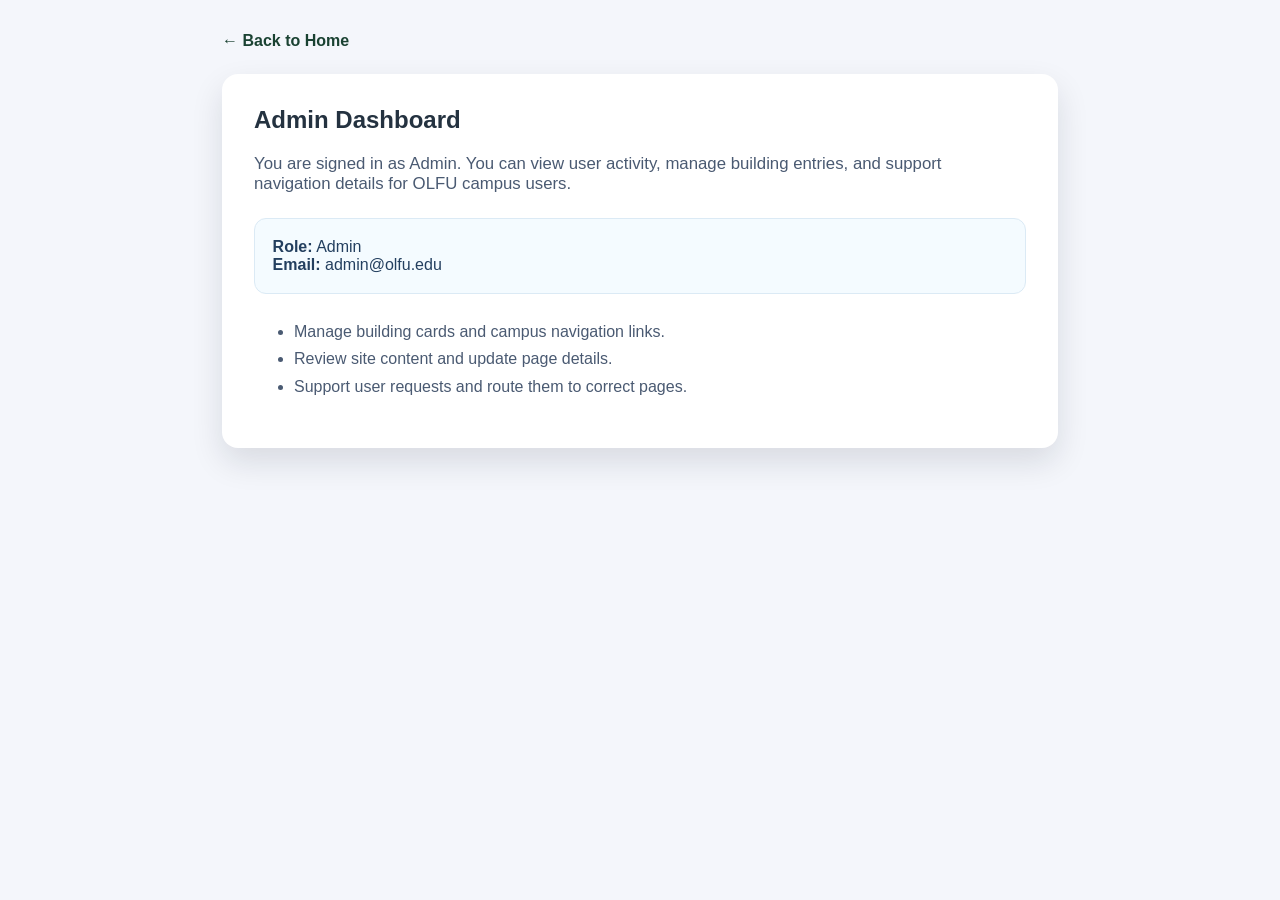
==== dashboard-admin.html @ 9c38a7b2 "Add files via upload" ====
<!DOCTYPE html>
<html lang="en">
<head>
    <meta charset="UTF-8">
    <meta name="viewport" content="width=device-width, initial-scale=1.0">
    <title>Admin Dashboard</title>
    <link rel="stylesheet" href="indexstyle.css">
</head>
<body>
    <main style="padding: 2rem; max-width: 900px; margin: 0 auto;">
        <a href="index.html" style="display: inline-block; margin-bottom: 1.5rem; color: #1a4232; text-decoration: none; font-weight: 700;">← Back to Home</a>
        <section style="background: #fff; border-radius: 16px; box-shadow: 0 14px 32px rgba(15, 25, 42, 0.12); padding: 2rem;">
            <h1 style="margin-top: 0;">Admin Dashboard</h1>
            <p style="font-size: 1.05rem; color: #4a5a72; max-width: 700px;">You are signed in as Admin. You can view user activity, manage building entries, and support navigation details for OLFU campus users.</p>
            <div style="margin: 1.5rem 0; padding: 1.2rem 1.1rem; background: #f4fbff; border-radius: 12px; border: 1px solid #dbeaf5; color: #233f5f;">
                <strong>Role:</strong> Admin
                <br><strong>Email:</strong> admin@olfu.edu
            </div>
            <ul style="color: #4a5a72; line-height: 1.7;">
                <li>Manage building cards and campus navigation links.</li>
                <li>Review site content and update page details.</li>
                <li>Support user requests and route them to correct pages.</li>
            </ul>
        </section>
    </main>
</body>
</html>
---- indexstyle.css ----
* {
    box-sizing: border-box;
}

body {
    margin: 0;
    font-family: 'Segoe UI', Tahoma, Geneva, Verdana, sans-serif;
    background: #f4f6fb;
    color: #243240;
}

.dashboard {
    display: grid;
    grid-template-columns: auto 1fr;
    min-height: 100vh;
}

.sidebar {
    background: linear-gradient(180deg, #2f6f4f, #1a4232);
    color: #e9f0ff;
    padding: 1.5rem 0 1.5rem 0.15rem;
    display: flex;
    flex-direction: column;
    width: 55px;
    transition: width 0.25s ease, padding 0.25s ease;
    overflow: hidden;
    position: fixed;
    top: 0;
    left: 0;
    height: 100vh;
    z-index: 10;
}

.sidebar:hover {
    width: 260px;
    padding: 1.3rem 0.8rem;
}

.sidebar > * {
    opacity: 0;
    pointer-events: none;
    transition: opacity 0.25s ease;
}

.sidebar .menu {
    opacity: 1;
    pointer-events: auto;
}

.sidebar .brand {
    opacity: 1;
    pointer-events: auto;
}

.sidebar .menu-item {
    opacity: 1;
    pointer-events: auto;
}

.sidebar .menu-item .label {
    opacity: 0;
}

.sidebar:hover > * {
    opacity: 1;
    pointer-events: auto;
}

.sidebar:hover .menu-item .label {
    opacity: 1;
}

.brand {
    font-size: 1.5rem;
    font-weight: 700;
    letter-spacing: 1px;
    margin-bottom: 1rem;
    display: flex;
    align-items: center;
    gap: 0.75rem;
}

.brand-icon {
    position: relative;
    width: 50px;
    height: 50px;
    transform: none;
    transition: transform 0.25s ease;
    opacity: 1;
}

.brand-text {
    display: none;
    opacity: 0;
    transform: translateX(-10px);
    transition: opacity 0.25s ease, transform 0.25s ease;
    font-weight: 900;
    color: #fff;
}

.sidebar:hover .brand-text {
    display: inline;
    opacity: 1;
    transform: translateX(0);
}

.menu {
    display: flex;
    flex-direction: column;
    gap: 0.45rem;
}

.menu-item {
    border: none;
    background: none;
    color: #fff;
    padding: 1rem 0.5rem;
    cursor: pointer;
    border-radius: 0.45rem;
    font-size: 0.995rem;
    transition: background 0.2s ease, transform 0.2s ease, justify-content 0.2s ease;
    display: flex;
    align-items: center;
    justify-content: center;
    gap: 0.7rem;
    position: relative;
}

.menu-item .icon {
    display: inline-flex;
    width: 26px;
    align-items: center;
    justify-content: center;
    font-size: 1.1rem;
}

.menu-item .label {
    display: none;
}

.sidebar:hover .menu-item {
    justify-content: flex-start;
    padding-left: 0.8rem;
    background: rgba(255,255,255,0.1);
}

.sidebar:hover .menu-item .label {
    display: inline;
}

.sidebar:hover .menu-item.active {
    background: #fff;
    color: #1a4232;
}

.sidebar:hover ~ .main-content {
    margin-left: 260px;
}

.menu-item:hover {
    background: rgba(255,255,255,0.2);
}

.menu-item.active {
    background: none;
    color: #fff;
    font-weight: 700;
    transform: scale(1.02);
}

.menu-item.active::before {
    content: '';
    position: absolute;
    left: 0;
    top: 50%;
    transform: translateY(-50%);
    width: 3px;
    height: 16px;
    background: #fff;
    border-radius: 2px;
}

.sidebar-footer {
    margin-top: auto;   
    font-size: 0.9rem;
    opacity: 0.9;
    display: none;
}

.sidebar:hover .sidebar-footer {
    display: block;
}

.main-content {
    padding: 1.2rem;
    display: grid;
    grid-template-rows: auto 1fr auto;
    gap: 1rem;
    overflow-y: auto;
    margin-left: 50px;
    transition: margin-left 0.25s ease;
}

.header h1 {
    margin: 0;
    font-size: 1.9rem;
}

.header p {
    margin: 0.3rem 0 0;
    color: #5a6d86;
}

.cards {
    display: flex;
    flex-direction: row;
    gap: 1rem;
    overflow-x: auto;
    padding: 1rem 0;
}

.meal-card {
    background: #fff;
    border-radius: 12px;
    box-shadow: 0 12px 24px rgba(15, 25, 42, 0.14);
    overflow: hidden;
    cursor: pointer;
    border: 2px solid transparent;
    transition: transform 0.2s ease, border-color 0.2s ease, box-shadow 0.2s ease;
    position: relative;
    min-height: 550px;
    flex: 0 0 150px;
}

.meal-card-link {
    display: block;
    width: 100%;
    height: 100%;
    color: inherit;
    text-decoration: none;
}

.meal-card:hover {
    transform: translateY(-4px);
    box-shadow: 0 16px 24px rgba(15, 25, 42, 0.25);
}

.meal-card:hover h2 {
    opacity: 1;
}

.meal-card.selected {
    border-color: #4caf50;
    box-shadow: 0 0 0 2px rgba(76, 175, 80, 0.24);
}

.meal-card.selected p {
    display: block;
    column-count: 2;
    column-gap: 1rem;
}

.meal-card.selected p {
    display: block;
    column-count: 2;
    column-gap: 1rem;
}

.meal-card img {
    width: 100%;
    height: 500px;
    object-fit: cover;
}

.meal-card h2 {
    margin: 0.8rem 0 0.4rem;
    padding: 0 0.9rem;
    font-size: 1.1rem;
    line-height: 1.2;
    position: absolute;
    top: 50%;
    left: 50%;
    transform: translate(-50%, -50%);
    opacity: 0;
    color: white;
    background: rgba(0, 0, 0, 0.7);
    padding: 0.5rem;
    border-radius: 4px;
    transition: opacity 0.2s ease;
    z-index: 1;
}

.meal-card p {
    display: none;
}

.card-details {
    max-height: 0;
    overflow: hidden;
    padding: 0 0.9rem;
    background: #f7fbff;
    border-top: 1px solid #e4eef9;
    color: #364b6a;
    font-size: 0.92rem;
    line-height: 1.5;
    opacity: 0;
    transform: translateY(-8px);
    transition: max-height 0.28s ease, opacity 0.28s ease, transform 0.28s ease, padding 0.28s ease;
}

.card-details h3 {
    margin: 0.6rem 0 0.35rem;
    font-size: 1rem;
    color: #243240;
}

.card-details ul {
    margin: 0.45rem 0 0;
    padding-left: 1.1rem;
}

.badge {
    display: inline-block;
    margin: 0 0.9rem 0.9rem;
    padding: 0.3rem 0.7rem;
    border-radius: 999px;
    font-size: 0.75rem;
    background: #e8f5e8;
    color: #2e7d32;
    font-weight: 600;
}

.info-panel {
    background: #fff;
    padding: 1rem;
    border-radius: 12px;
    box-shadow: 0 10px 20px rgba(15, 25, 42, 0.1);
    min-height: 125px;
}

.info-panel h2 {
    margin-top: 0;
}

.info-panel ul {
    margin: 0.6rem 0 0;
    padding-left: 1.1rem;
    color: #4e5d74;
}

@media (max-width: 900px) {
    .dashboard {
        grid-template-columns: 1fr;
    }

    .sidebar {
        flex-direction: row;
        align-items: center;
        justify-content: space-between;
        padding: 0.8rem;
        position: sticky;
        top: 0;
        z-index: 30;
    }

    .menu {
        flex-direction: row;
        overflow-x: auto;
        gap: 0.45rem;
        margin-left: 0.7rem;
        padding-bottom: 0.25rem;
    }

    .sidebar-footer {
        display: none;
    }

    .main-content {
        padding: 0.8rem;
        grid-template-rows: auto 1fr auto;
    }
}

.sidebar-actions {
    margin-top: auto;
    display: flex;
    flex-direction: column;
    gap: 0.45rem;
    width: 100%;
    padding: 0 0.25rem 0.75rem;
}

.drawer-btn {
    width: 100%;
    border: none;
    background: linear-gradient(135deg, #4caf50 0%, #00796b 100%);
    color: #fff;
    border-radius: 0.75rem;
    padding: 0.75rem 0.5rem;
    font-weight: 700;
    cursor: pointer;
    transition: transform 0.2s ease, box-shadow 0.2s ease;
    display: flex;
    align-items: center;
    justify-content: center;
    gap: 0.6rem;
    box-shadow: 0 10px 20px rgba(0, 0, 0, 0.12);
}
    color: #fff;
    border-radius: 0.75rem;
    padding: 0.75rem 0.5rem;
    font-weight: 700;
    cursor: pointer;
    transition: transform 0.2s ease, box-shadow 0.2s ease;
    display: flex;
    align-items: bottom;
    justify-content: bottom;
    gap: 0.6rem;
    box-shadow: 0 10px 20px rgba(0, 0, 0, 0.12);
}

.drawer-btn:hover {
    transform: translateY(-1px);
    box-shadow: 0 14px 24px rgba(0, 0, 0, 0.16);
}

.drawer-btn .label {
    display: none;
}

.sidebar:hover .drawer-btn {
    justify-content: flex-start;
    padding-left: 0.8rem;
}

.sidebar:hover .drawer-btn .label {
    display: inline;
}

.sidebar-footer {
    margin-top: auto;
    font-size: 0.9rem;
    opacity: 0.9;
    display: none;
}

.sidebar:hover .sidebar-footer {
    display: block;
}

.drawer-backdrop {
    position: fixed;
    inset: 0;
    background: rgba(14, 19, 28, 0.4);
    opacity: 0;
    pointer-events: none;
    transition: opacity 0.25s ease;
    z-index: 98;
}

.drawer-backdrop.open {
    opacity: 1;
    pointer-events: all;
}

.right-drawer {
    position: fixed;
    top: 0;
    right: 0;
    height: 100vh;
    width: min(360px, 90vw);
    background: linear-gradient(180deg, #3a9d79 0%, #1e5c7a 100%);
    box-shadow: -12px 0 30px rgba(12, 20, 32, 0.25);
    transform: translateX(100%);
    transition: transform 0.25s ease;
    z-index: 99;
    padding: 1.2rem;
    display: flex;
    flex-direction: column;
}

.right-drawer.open {
    transform: translateX(0);
}

.drawer-header {
    display: flex;
    align-items: center;
    justify-content: space-between;
    margin-bottom: 0.8rem;
}

.close-btn {
    border: none;
    background: transparent;
    font-size: 1.2rem;
    cursor: pointer;
}

.login-form {
    display: flex;
    flex-direction: column;
    gap: 0.8rem;
    margin-top: 0.4rem;
}

.login-form label {
    display: flex;
    flex-direction: column;
    gap: 0.3rem;
    font-size: 0.9rem;
    color: #35435f;
}

.login-form input {
    border: 1px solid #ccd5e5;
    border-radius: 0.5rem;
    padding: 0.65rem;
    font-size: 0.95rem;
}

.login-info {
    font-size: 0.85rem;
    color: #e7f0ff;
    margin: 0.5rem 0 1rem;
    line-height: 1.5;
}

.primary-btn {
    border: none;
    background: #4caf50;
    color: #fff;
    border-radius: 0.6rem;
    padding: 0.65rem;
    font-size: 1rem;
    cursor: pointer;
}

.primary-btn:hover {
    background: #388e3c;
}

.secondary-btn {
    border: none;
    background: #f3f3f8;
    color: #2d3b57;
    border-radius: 0.6rem;
    padding: 0.65rem 0.95rem;
    font-size: 0.95rem;
    cursor: pointer;
}

.secondary-btn:hover {
    background: #e0e0f0;
}

.user-panel {
    background: #fff;
    border-radius: 20px;
    box-shadow: 0 18px 40px rgba(15, 25, 42, 0.12);
    padding: 1.5rem;
    margin-bottom: 1.5rem;
}

.user-panel-inner {
    display: flex;
    flex-wrap: wrap;
    justify-content: space-between;
    align-items: center;
    gap: 1rem;
}

.user-welcome {
    margin: 0;
    font-size: 1.25rem;
    font-weight: 700;
}

.user-role-text {
    margin: 0.35rem 0 0;
    color: #5a6d86;
}

.user-actions {
    display: flex;
    align-items: center;
}

.permission-cards {
    display: grid;
    grid-template-columns: repeat(auto-fit, minmax(220px, 1fr));
    gap: 1rem;
    margin-top: 1.25rem;
}

.permission-card {
    background: #f6f8ff;
    border-radius: 18px;
    padding: 1.25rem;
    box-shadow: 0 8px 25px rgba(15, 25, 42, 0.08);
    display: flex;
    flex-direction: column;
    gap: 0.85rem;
}

.permission-card h3 {
    margin: 0;
    font-size: 1rem;
}

.permission-card p {
    margin: 0;
    color: #4f637c;
    line-height: 1.6;
}

.permission-card button {
    align-self: flex-start;
    border: none;
    background: #4caf50;
    color: #fff;
    border-radius: 999px;
    padding: 0.65rem 1rem;
    cursor: pointer;
    font-weight: 700;
}

.permission-card button:hover {
    background: #388e3c;
}

.hidden {
    display: none !important;
}

.role-dashboard-page {
    min-height: 100vh;
    padding: 2.5rem 1.5rem 3rem;
}

.role-dashboard-shell {
    max-width: 1200px;
    margin: 0 auto;
}

.role-header {
    display: flex;
    flex-wrap: wrap;
    justify-content: space-between;
    gap: 1rem;
    align-items: flex-start;
    margin-bottom: 2rem;
}

.role-badge {
    display: inline-flex;
    align-items: center;
    gap: 0.5rem;
    padding: 0.55rem 0.95rem;
    border-radius: 999px;
    font-size: 0.85rem;
    font-weight: 700;
    letter-spacing: 0.04em;
    text-transform: uppercase;
    margin-bottom: 1rem;
}

.role-title {
    font-size: clamp(2rem, 3vw, 2.5rem);
    margin: 0 0 0.75rem;
}

.role-copy {
    color: #4a5a72;
    max-width: 42rem;
    line-height: 1.7;
}

.role-actions {
    display: flex;
    align-items: center;
    justify-content: flex-end;
    gap: 1rem;
}

.role-cards {
    display: grid;
    grid-template-columns: repeat(auto-fit,minmax(260px,1fr));
    gap: 1rem;
    margin-top: 1.5rem;
}

.role-card {
    background: #fff;
    border-radius: 20px;
    padding: 1.5rem;
    box-shadow: 0 20px 40px rgba(15, 25, 42, 0.12);
    min-height: 220px;
    display: flex;
    flex-direction: column;
    justify-content: space-between;
}

.role-card h2 {
    margin: 0 0 0.85rem;
    font-size: 1.15rem;
}

.role-card p {
    flex: 1;
    color: #5a6d86;
    line-height: 1.7;
    margin: 0 0 1rem;
}

.role-card ul {
    margin: 0;
    padding-left: 1.1rem;
    color: #4a5a72;
    line-height: 1.7;
}

.role-card .role-link {
    display: inline-flex;
    align-items: center;
    justify-content: center;
    background: rgba(76, 175, 80, 0.12);
    color: #27643d;
    padding: 0.75rem 1rem;
    border-radius: 999px;
    text-decoration: none;
    font-weight: 700;
    transition: background 0.2s ease;
}

.role-card .role-link:hover {
    background: rgba(76, 175, 80, 0.2);
}

.role-dashboard-page.super-admin {
    background: linear-gradient(135deg, #e5f8ef, #f6fbf7);
}

.role-dashboard-page.admin {
    background: linear-gradient(135deg, #e9f4fb, #eff6fc);
}

.role-dashboard-page.user {
    background: linear-gradient(135deg, #f5effb, #fbf4ff);
}
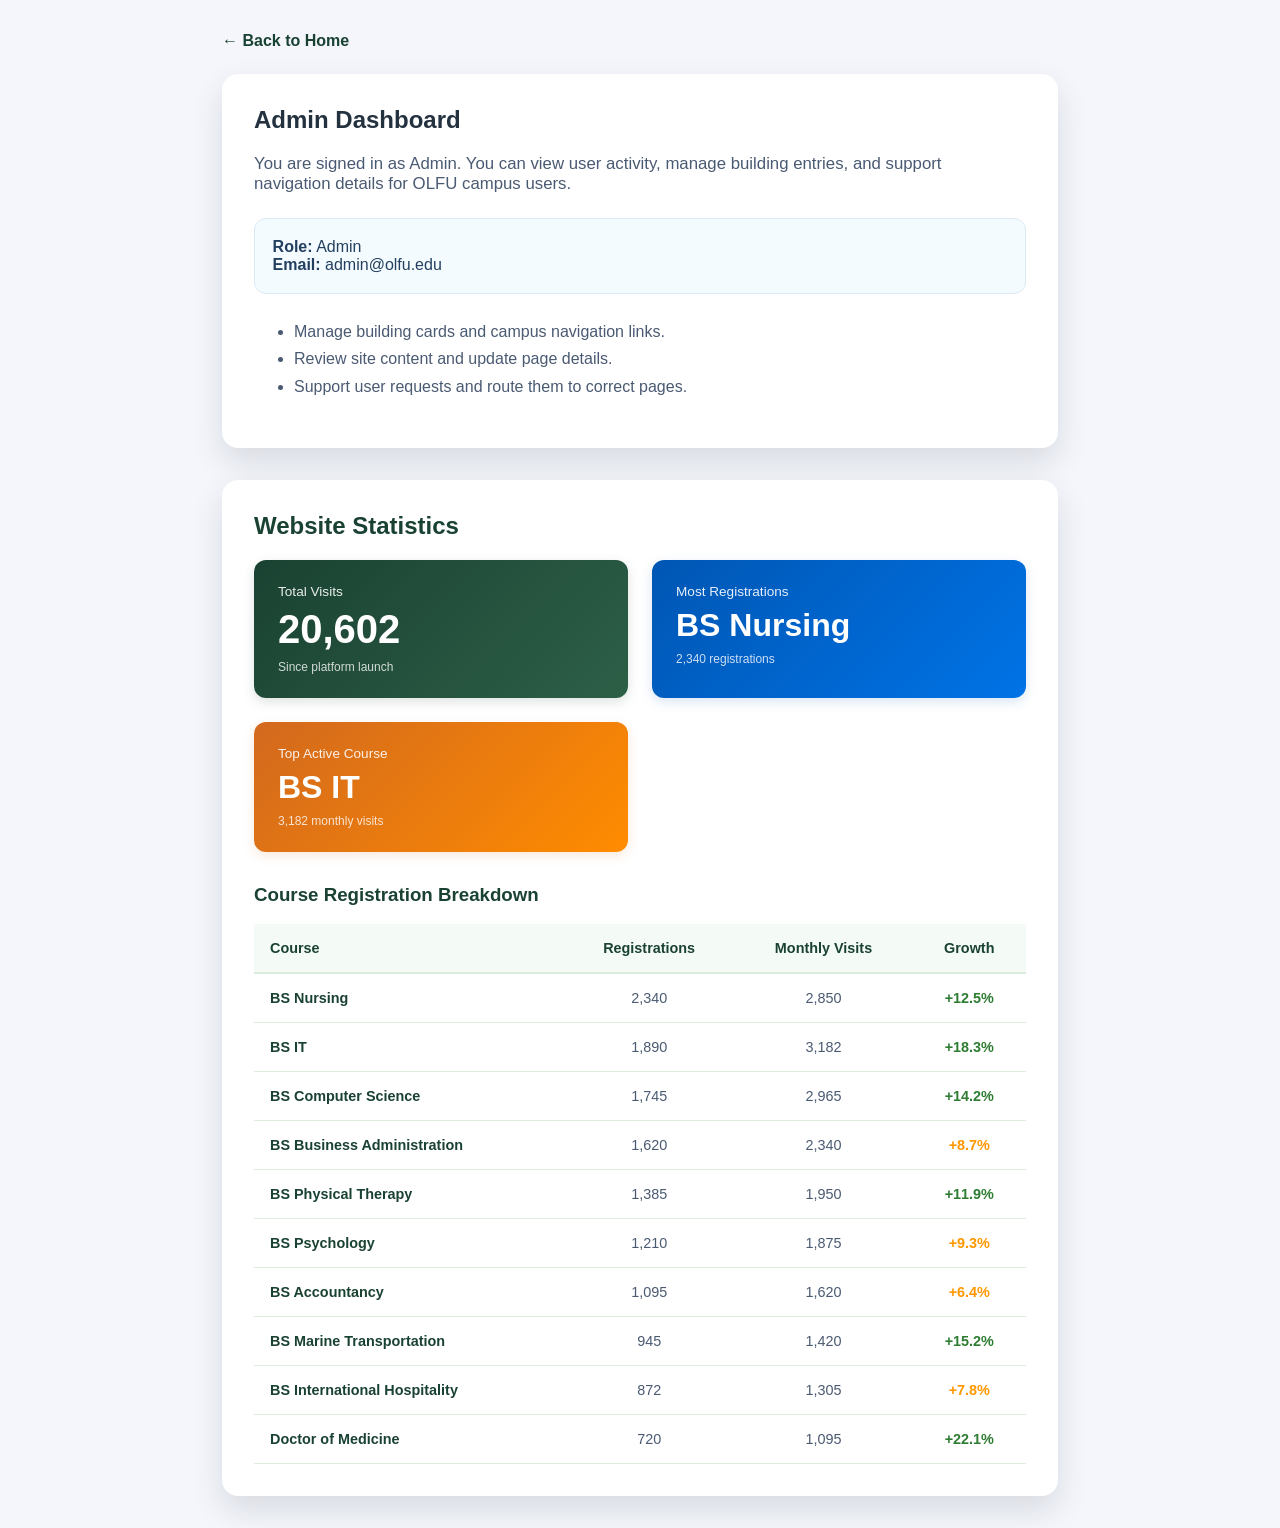
==== commit 9ac29fa9: "Add files via upload" ====
--- a/dashboard-admin.html
+++ b/dashboard-admin.html
@@ -22,6 +22,111 @@
                 <li>Support user requests and route them to correct pages.</li>
             </ul>
         </section>
+
+        <!-- Statistics Section -->
+        <section style="margin-top: 2rem; background: #fff; border-radius: 16px; box-shadow: 0 14px 32px rgba(15, 25, 42, 0.12); padding: 2rem;">
+            <h2 style="margin-top: 0; color: #1a4232;">Website Statistics</h2>
+            
+            <div style="display: grid; grid-template-columns: repeat(auto-fit, minmax(250px, 1fr)); gap: 1.5rem; margin-bottom: 2rem;">
+                <!-- Total Visits Card -->
+                <div style="background: linear-gradient(135deg, #1a4232 0%, #2d5f47 100%); color: white; padding: 1.5rem; border-radius: 12px; box-shadow: 0 4px 12px rgba(26, 66, 50, 0.15);">
+                    <div style="font-size: 0.85rem; opacity: 0.9; margin-bottom: 0.5rem;">Total Visits</div>
+                    <div style="font-size: 2.5rem; font-weight: 700; margin-bottom: 0.5rem;" id="totalVisits">24,582</div>
+                    <div style="font-size: 0.75rem; opacity: 0.8;">Since platform launch</div>
+                </div>
+
+                <!-- Most Registered Course Card -->
+                <div style="background: linear-gradient(135deg, #0056b3 0%, #0073e6 100%); color: white; padding: 1.5rem; border-radius: 12px; box-shadow: 0 4px 12px rgba(0, 86, 179, 0.15);">
+                    <div style="font-size: 0.85rem; opacity: 0.9; margin-bottom: 0.5rem;">Most Registrations</div>
+                    <div style="font-size: 2rem; font-weight: 700; margin-bottom: 0.5rem;" id="topCourseReg">BS Nursing</div>
+                    <div style="font-size: 0.75rem; opacity: 0.8;" id="topCourseRegCount">2,340 registrations</div>
+                </div>
+
+                <!-- Top Course Users Card -->
+                <div style="background: linear-gradient(135deg, #d2691e 0%, #ff8c00 100%); color: white; padding: 1.5rem; border-radius: 12px; box-shadow: 0 4px 12px rgba(210, 105, 30, 0.15);">
+                    <div style="font-size: 0.85rem; opacity: 0.9; margin-bottom: 0.5rem;">Top Active Course</div>
+                    <div style="font-size: 2rem; font-weight: 700; margin-bottom: 0.5rem;" id="topActiveCoarse">BS IT</div>
+                    <div style="font-size: 0.75rem; opacity: 0.8;" id="topActiveCourseCount">3,182 monthly visits</div>
+                </div>
+            </div>
+
+            <!-- Detailed Statistics Table -->
+            <h3 style="color: #1a4232; margin-top: 2rem;">Course Registration Breakdown</h3>
+            <div style="overflow-x: auto;">
+                <table style="width: 100%; border-collapse: collapse; font-size: 0.9rem;">
+                    <thead>
+                        <tr style="background: #f4fbf7; border-bottom: 2px solid #dceddd;">
+                            <th style="padding: 1rem; text-align: left; color: #1a4232; font-weight: 700;">Course</th>
+                            <th style="padding: 1rem; text-align: center; color: #1a4232; font-weight: 700;">Registrations</th>
+                            <th style="padding: 1rem; text-align: center; color: #1a4232; font-weight: 700;">Monthly Visits</th>
+                            <th style="padding: 1rem; text-align: center; color: #1a4232; font-weight: 700;">Growth</th>
+                        </tr>
+                    </thead>
+                    <tbody id="statsTableBody">
+                        <!-- Populated by JavaScript -->
+                    </tbody>
+                </table>
+            </div>
+        </section>
     </main>
-</body>
+
+    <script>
+        // Sample statistics data
+        const courseStats = [
+            { course: 'BS Nursing', registrations: 2340, monthlyVisits: 2850, growth: '+12.5%' },
+            { course: 'BS IT', registrations: 1890, monthlyVisits: 3182, growth: '+18.3%' },
+            { course: 'BS Computer Science', registrations: 1745, monthlyVisits: 2965, growth: '+14.2%' },
+            { course: 'BS Business Administration', registrations: 1620, monthlyVisits: 2340, growth: '+8.7%' },
+            { course: 'BS Physical Therapy', registrations: 1385, monthlyVisits: 1950, growth: '+11.9%' },
+            { course: 'BS Psychology', registrations: 1210, monthlyVisits: 1875, growth: '+9.3%' },
+            { course: 'BS Accountancy', registrations: 1095, monthlyVisits: 1620, growth: '+6.4%' },
+            { course: 'BS Marine Transportation', registrations: 945, monthlyVisits: 1420, growth: '+15.2%' },
+            { course: 'BS International Hospitality', registrations: 872, monthlyVisits: 1305, growth: '+7.8%' },
+            { course: 'Doctor of Medicine', registrations: 720, monthlyVisits: 1095, growth: '+22.1%' }
+        ];
+
+        function renderStatistics() {
+            const tableBody = document.getElementById('statsTableBody');
+            
+            // Calculate totals
+            const totalRegistrations = courseStats.reduce((sum, stat) => sum + stat.registrations, 0);
+            const totalVisits = courseStats.reduce((sum, stat) => sum + stat.monthlyVisits, 0);
+            
+            // Find top by registrations and visits
+            const topByReg = courseStats.reduce((max, stat) => stat.registrations > max.registrations ? stat : max);
+            const topByVisits = courseStats.reduce((max, stat) => stat.monthlyVisits > max.monthlyVisits ? stat : max);
+            
+            // Update summary cards
+            document.getElementById('totalVisits').textContent = totalVisits.toLocaleString();
+            document.getElementById('topCourseReg').textContent = topByReg.course;
+            document.getElementById('topCourseRegCount').textContent = topByReg.registrations.toLocaleString() + ' registrations';
+            document.getElementById('topActiveCoarse').textContent = topByVisits.course;
+            document.getElementById('topActiveCourseCount').textContent = topByVisits.monthlyVisits.toLocaleString() + ' monthly visits';
+            
+            // Populate table
+            tableBody.innerHTML = '';
+            courseStats.forEach(stat => {
+                const row = document.createElement('tr');
+                row.style.borderBottom = '1px solid #dceddd';
+                row.style.transition = 'background-color 0.2s';
+                row.onmouseover = () => row.style.backgroundColor = '#f9fdfb';
+                row.onmouseout = () => row.style.backgroundColor = '';
+                
+                const growthColor = parseFloat(stat.growth) > 10 ? '#2e7d32' : '#ff9800';
+                
+                row.innerHTML = `
+                    <td style="padding: 1rem; color: #1a4232; font-weight: 600;">${stat.course}</td>
+                    <td style="padding: 1rem; text-align: center; color: #4a5a72;">${stat.registrations.toLocaleString()}</td>
+                    <td style="padding: 1rem; text-align: center; color: #4a5a72;">${stat.monthlyVisits.toLocaleString()}</td>
+                    <td style="padding: 1rem; text-align: center; color: ${growthColor}; font-weight: 600;">${stat.growth}</td>
+                `;
+                tableBody.appendChild(row);
+            });
+        }
+
+        // Initial render
+        renderStatistics();
+    </script>
+
+    </body>
 </html>
--- a/indexstyle.css
+++ b/indexstyle.css
@@ -7,6 +7,7 @@
     font-family: 'Segoe UI', Tahoma, Geneva, Verdana, sans-serif;
     background: #f4f6fb;
     color: #243240;
+    overflow-x: hidden;
 }
 
 .dashboard {
@@ -406,17 +407,6 @@
     gap: 0.6rem;
     box-shadow: 0 10px 20px rgba(0, 0, 0, 0.12);
 }
-    color: #fff;
-    border-radius: 0.75rem;
-    padding: 0.75rem 0.5rem;
-    font-weight: 700;
-    cursor: pointer;
-    transition: transform 0.2s ease, box-shadow 0.2s ease;
-    display: flex;
-    align-items: bottom;
-    justify-content: bottom;
-    gap: 0.6rem;
-    box-shadow: 0 10px 20px rgba(0, 0, 0, 0.12);
 }
 
 .drawer-btn:hover {
@@ -456,9 +446,11 @@
     pointer-events: none;
     transition: opacity 0.25s ease;
     z-index: 98;
+    display: none;
 }
 
 .drawer-backdrop.open {
+    display: block;
     opacity: 1;
     pointer-events: all;
 }
@@ -471,12 +463,13 @@
     width: min(360px, 90vw);
     background: linear-gradient(180deg, #3a9d79 0%, #1e5c7a 100%);
     box-shadow: -12px 0 30px rgba(12, 20, 32, 0.25);
-    transform: translateX(100%);
+    transform: translateX(110%);
     transition: transform 0.25s ease;
     z-index: 99;
     padding: 1.2rem;
     display: flex;
     flex-direction: column;
+    overflow: hidden;
 }
 
 .right-drawer.open {
@@ -560,6 +553,7 @@
     box-shadow: 0 18px 40px rgba(15, 25, 42, 0.12);
     padding: 1.5rem;
     margin-bottom: 1.5rem;
+    display: none !important;
 }
 
 .user-panel-inner {
@@ -748,3 +742,242 @@
 .role-dashboard-page.user {
     background: linear-gradient(135deg, #f5effb, #fbf4ff);
 }
+
+/* Hero Section Styles */
+.hero {
+    background: linear-gradient(135deg, rgba(47, 111, 79, 0.35), rgba(30, 92, 122, 0.35));
+    border-radius: 16px;
+    padding: 2.5rem;
+    margin: 0 15% 1.5rem;
+    box-shadow: 0 8px 24px rgba(15, 25, 42, 0.08);
+    border: 1px solid rgba(76, 175, 80, 0.2);
+    display: flex;
+    justify-content: center;
+    align-items: center;
+    max-width: 1000px;
+    width: 85%;
+    min-width: 320px;
+}
+
+.hero-content {
+    width: 100%;
+    display: flex;
+    flex-direction: column;
+    align-items: center;
+    text-align: center;
+}
+
+.hero-content h2 {
+    margin: 0 0 1rem;
+    font-size: 1.8rem;
+    color: #2f6f4f;
+}
+
+.hero-content p {
+    margin: 0;
+    font-size: 1rem;
+    line-height: 1.8;
+    color: #364b6a;
+    max-width: 800px;
+}
+
+.hero-logo {
+    width: 100px;
+    height: 100px;
+    object-fit: contain;
+    margin-bottom: 1.5rem;
+}
+
+/* Developers Section Styles */
+.developers {
+    padding: 2.5rem 0;
+    margin: 2rem 0 0 10%;
+    border-top: 2px solid #e4eef9;
+    border-bottom: 2px solid #e4eef9;
+    display: flex;
+    flex-direction: column;
+    align-items: center;
+    justify-content: center;
+    text-align: center;
+}
+
+.developers h2 {
+    margin: 0 0 2rem;
+    font-size: 1.8rem;
+    color: #2f6f4f;
+    text-align: center;
+}
+
+.developers-grid {
+    display: grid;
+    grid-template-columns: repeat(2, 1fr);
+    gap: 2rem;
+    max-width: 600px;
+    margin: 0 auto;
+}
+
+.developer-card {
+    display: flex;
+    flex-direction: column;
+    align-items: center;
+    text-align: center;
+    background: transparent;
+    padding: 1.5rem;
+    border-radius: 12px;
+    box-shadow: none;
+    transition: transform 0.3s ease, box-shadow 0.3s ease;
+}
+
+.developer-card:hover {
+    transform: translateY(-6px);
+    box-shadow: none;
+}
+
+.developer-image {
+    width: 150px;
+    height: 150px;
+    border-radius: 50%;
+    object-fit: cover;
+    margin-bottom: 1rem;
+    border: 4px solid #2f6f4f;
+    transition: box-shadow 0.3s ease, border-color 0.3s ease;
+}
+
+.developer-image:hover {
+    box-shadow: 0 0 20px rgba(47, 111, 79, 0.8);
+    border-color: #2f6f4f;
+}
+
+.developer-card h3 {
+    margin: 0;
+    font-size: 1.2rem;
+    color: #243240;
+    transition: text-shadow 0.3s ease, color 0.3s ease;
+}
+
+.developer-card:hover h3 {
+    text-shadow: 0 0 10px rgba(47, 111, 79, 0.6);
+    color: #2f6f4f;
+}
+
+/* Footer Styles */
+.footer {
+    background: linear-gradient(180deg, #2f6f4f, #1a4232);
+    color: #e9f0ff;
+    padding: 2.5rem 1.5rem;
+    margin: 2rem 0 0 15%;
+    border-radius: 12px;
+    display: flex;
+    justify-content: center;
+    align-items: center;
+    width: 85%;
+    min-width: 320px;
+    max-width: 1000px;
+}
+
+.footer-content {
+    max-width: 1000px;
+    margin: 0 auto;
+    width: 100%;
+    display: flex;
+    flex-direction: column;
+    align-items: center;
+}
+
+.footer-content h3 {
+    margin: 0 0 1.5rem;
+    font-size: 1.5rem;
+    color: #fff;
+    text-align: center;
+}
+
+.footer-content p {
+    margin: 0.8rem 0;
+    font-size: 1rem;
+    line-height: 1.6;
+    color: #d0dce8;
+    text-align: center;
+}
+
+.footer-content strong {
+    color: #fff;
+}
+
+.footer-credit {
+    margin-top: 2rem;
+    padding-top: 1.5rem;
+    border-top: 1px solid rgba(255, 255, 255, 0.2);
+    font-size: 0.9rem;
+    color: #9fb3cc;
+    text-align: center;
+}
+
+/* Hide developers and footer on non-home tabs */
+section[data-category]:not([data-category="home"]):not([data-category="snacks"]) {
+    display: none;
+}
+
+.about-section {
+    background: #fff;
+    border-radius: 16px;
+    padding: 2.5rem;
+    margin: 0 0 1.5rem 17%;
+    box-shadow: 0 8px 24px rgba(15, 25, 42, 0.08);
+    border: 1px solid rgba(76, 175, 80, 0.2);
+    display: none;
+    width: 85%;
+    max-width: 1000px;
+    min-width: 320px;
+}
+
+.about-content h2 {
+    margin: 0 0 1rem;
+    font-size: 1.8rem;
+    color: #2f6f4f;
+    text-align: center;
+}
+
+.about-content p {
+    margin: 0;
+    font-size: 1rem;
+    line-height: 1.8;
+    color: #364b6a;
+    max-width: 800px;
+    margin-left: auto;
+    margin-right: auto;
+    text-align: center;
+}
+
+@media (max-width: 768px) {
+    .developers-grid {
+        grid-template-columns: 1fr;
+        gap: 1.5rem;
+    }
+
+    .hero {
+        padding: 1.5rem;
+    }
+
+    .hero-content h2 {
+        font-size: 1.4rem;
+    }
+
+    .hero-content p {
+        font-size: 0.95rem;
+    }
+
+    .developers h2 {
+        font-size: 1.4rem;
+    }
+
+    .developer-image {
+        width: 120px;
+        height: 120px;
+    }
+
+    .footer {
+        margin-left: -0.8rem;
+        margin-right: -0.8rem;
+        margin-bottom: -0.8rem;
+    }
+}
